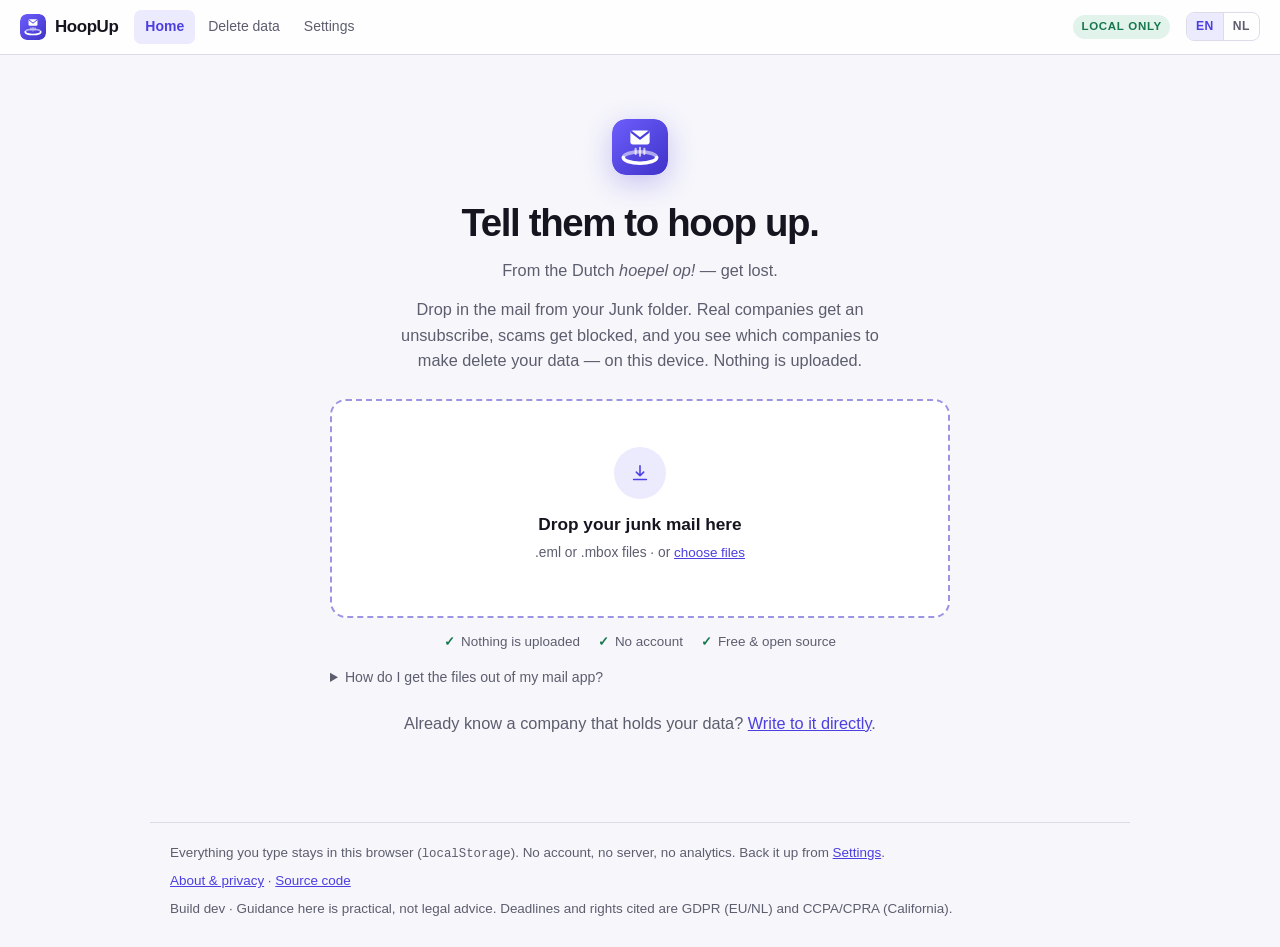
==== index.html @ 38200ce8 "Rename to HoopUp and prepare hoopup.tech on Cloudflare Pages HoopUp, from the Dutch "hoepel op!" (ge" ====
<!doctype html>
<html lang="en">
<head>
<meta charset="utf-8">
<meta name="viewport" content="width=device-width, initial-scale=1">
<title>HoopUp — tell them to hoop up</title>
<meta name="description" content="HoopUp — Dutch for &quot;get lost&quot;. Unsubscribe from real companies, block scams, and make companies delete your data under the GDPR. Free, and nothing ever leaves your browser.">
<link rel="canonical" href="https://hoopup.tech/">
<meta name="theme-color" content="#4c3fe0">
<meta property="og:type" content="website">
<meta property="og:title" content="HoopUp — tell them to hoop up">
<meta property="og:url" content="https://hoopup.tech/">
<meta property="og:description" content="Unsubscribe, block scams, and make companies delete your data. Nothing leaves your browser.">
<meta property="og:image" content="https://hoopup.tech/assets/img/og.png">
<meta name="twitter:card" content="summary_large_image">
<meta name="color-scheme" content="light dark">
<!--
  Every outbound click from this page (an unsubscribe link, a broker opt-out
  form) would otherwise send this page's URL as the Referer, telling that
  company you are running a deletion campaign against them. Suppress it
  globally rather than relying on remembering rel="noreferrer" every time.
-->
<meta name="referrer" content="no-referrer">
<!--
  The local-first promise, enforced by the browser rather than by our own discipline.
  connect-src names the only two hosts this app may ever talk to, so even a bug that
  injected script could not post your identity file to an arbitrary server.
  style-src allows 'unsafe-inline' because the views use inline style attributes;
  script-src does not, and there are no inline handlers or third-party scripts.
  (frame-ancestors is omitted: a <meta> CSP cannot carry it — it needs a real header.)
-->
<meta http-equiv="Content-Security-Policy" content="
  default-src 'self';
  script-src 'self';
  style-src 'self' 'unsafe-inline';
  img-src 'self' data:;
  connect-src 'self' https://haveibeenpwned.com https://api.pwnedpasswords.com;
  form-action 'none';
  base-uri 'none';
  object-src 'none'">
<link rel="stylesheet" href="assets/css/app.css">
<link rel="icon" href="assets/img/icon.svg" type="image/svg+xml">
<link rel="icon" href="assets/img/icon-192.png" sizes="192x192" type="image/png">
<link rel="apple-touch-icon" href="assets/img/apple-touch-icon.png">
<link rel="manifest" href="manifest.webmanifest">
</head>
<body>
<a class="skip" id="skip" href="#main">Skip to content</a>

<header class="topbar">
  <a class="brand" href="#/" aria-label="HoopUp — home">
    <img class="mark" src="assets/img/icon.svg" alt="" width="26" height="26">
    <span>HoopUp</span>
  </a>
  <nav id="nav" aria-label="Sections"></nav>
  <span class="local-badge" id="local-badge" title="No server, no account. Everything is stored in this browser only.">local only</span>
  <div class="lang" role="group" aria-label="Language">
    <button type="button" data-lang="en" aria-pressed="true">EN</button>
    <button type="button" data-lang="nl" aria-pressed="false">NL</button>
  </div>
</header>

<main id="main"></main>

<footer class="foot">
  <p id="foot-local">Everything you type stays in this browser (<code>localStorage</code>). No account, no server, no analytics.
  Back it up from <a href="#/profile">Settings</a>.</p>
  <p><a href="#/about" id="foot-about">About &amp; privacy</a> ·
  <a href="https://github.com/fransiewillem-design/Data-protection-" rel="noopener noreferrer" id="foot-source">Source code</a></p>
  <p class="muted"><span id="foot-build">Build</span> <span id="build" data-build="__BUILD__">dev</span> ·
  <span id="foot-legal">Guidance here is practical, not legal advice. Deadlines and rights cited are GDPR (EU/NL) and CCPA/CPRA (California).</span></p>
</footer>

<script type="module" src="src/app.js"></script>
</body>
</html>
---- assets/css/app.css ----
:root {
  --bg: #f6f6fb;
  --surface: #ffffff;
  --surface-2: #f0f0f7;
  --line: #dcdce8;
  --text: #15151f;
  --muted: #5c5e6e;
  --accent: #4c3fe0;
  --accent-2: #6d5efc;
  --accent-soft: #ecebfe;
  --ok: #17784e;
  --ok-soft: #e1f3ea;
  --warn: #8f5a00;
  --warn-soft: #fbf0db;
  --bad: #b3261e;
  --bad-soft: #fbe7e6;
  --radius: 12px;
  --shadow: 0 1px 2px rgba(21,21,40,.05), 0 6px 20px rgba(21,21,40,.05);
}
@media (prefers-color-scheme: dark) {
  :root {
    --bg: #0d0d14;
    --surface: #15151f;
    --surface-2: #1d1d2a;
    --line: #2b2b3b;
    --text: #ececf3;
    --muted: #9c9db0;
    --accent: #a59cff;
    --accent-2: #8b80ff;
    --accent-soft: #221f45;
    --ok: #57c28d;
    --ok-soft: #13281e;
    --warn: #e0ab5a;
    --warn-soft: #2b2415;
    --bad: #f2837a;
    --bad-soft: #2e1a19;
    --shadow: 0 1px 2px rgba(0,0,0,.45);
  }
}

* { box-sizing: border-box; }
body {
  margin: 0;
  background: var(--bg);
  color: var(--text);
  font: 15px/1.55 -apple-system, BlinkMacSystemFont, "Segoe UI", Inter, Roboto, sans-serif;
  -webkit-font-smoothing: antialiased;
  text-rendering: optimizeLegibility;
}
a { color: var(--accent); }
code, .mono { font-family: ui-monospace, SFMono-Regular, Menlo, Consolas, monospace; font-size: .92em; }
h1 { font-size: 1.5rem; margin: 0 0 .2rem; letter-spacing: -.02em; }
h2 { font-size: 1.1rem; margin: 0 0 .6rem; letter-spacing: -.01em; }
h3 { font-size: .95rem; margin: 0 0 .35rem; }
p { margin: 0 0 .7rem; }
.muted { color: var(--muted); }
.small { font-size: .86rem; }

.skip { position: absolute; left: -999px; }
.skip:focus { left: 8px; top: 8px; background: var(--surface); padding: 8px; z-index: 10; }

.topbar {
  display: flex; align-items: center; gap: 16px; flex-wrap: wrap;
  padding: 10px 20px; background: var(--surface);
  border-bottom: 1px solid var(--line); position: sticky; top: 0; z-index: 5;
}
.brand {
  font-weight: 720; font-size: 1.06rem; display: flex; align-items: center; gap: 9px;
  letter-spacing: -.025em; color: var(--text); text-decoration: none;
}
.mark { display: block; border-radius: 7px; }
#nav { display: flex; gap: 2px; flex-wrap: wrap; margin-right: auto; }
#nav a {
  padding: 6px 11px; border-radius: 7px; text-decoration: none;
  color: var(--muted); font-size: .9rem; font-weight: 500;
}
#nav a:hover { background: var(--surface-2); color: var(--text); }
#nav a.active { background: var(--accent-soft); color: var(--accent); }
.local-badge {
  font-size: .72rem; text-transform: uppercase; letter-spacing: .06em;
  color: var(--ok); background: var(--ok-soft); padding: 3px 8px; border-radius: 20px; font-weight: 600;
}

.lang { display: flex; border: 1px solid var(--line); border-radius: 8px; overflow: hidden; }
.lang button {
  border: 0; border-radius: 0; background: transparent; padding: 4px 9px; min-height: 0;
  font-size: .76rem; font-weight: 600; letter-spacing: .04em; color: var(--muted); box-shadow: none;
}
.lang button + button { border-left: 1px solid var(--line); }
.lang button[aria-pressed="true"] { background: var(--accent-soft); color: var(--accent); }

main { max-width: 980px; margin: 0 auto; padding: 24px 20px 60px; }
.head { margin-bottom: 20px; }
.head p { color: var(--muted); max-width: 66ch; }

.card {
  background: var(--surface); border: 1px solid var(--line);
  border-radius: var(--radius); padding: 16px; margin-bottom: 14px; box-shadow: var(--shadow);
}
.grid { display: grid; gap: 12px; }
.grid.cols-2 { grid-template-columns: repeat(auto-fit, minmax(240px, 1fr)); }
.grid.cols-4 { grid-template-columns: repeat(auto-fit, minmax(150px, 1fr)); }
.row { display: flex; gap: 8px; flex-wrap: wrap; align-items: center; }
.row.between { justify-content: space-between; }
.spacer { flex: 1; }

.stat { text-align: left; }
.stat .n { font-size: 1.9rem; font-weight: 640; letter-spacing: -.03em; line-height: 1.1; }
.stat .l { color: var(--muted); font-size: .84rem; }
.stat.bad .n { color: var(--bad); }
.stat.warn .n { color: var(--warn); }
.stat.ok .n { color: var(--ok); }

button, .btn {
  font: inherit; font-size: .88rem; font-weight: 500; cursor: pointer;
  background: var(--surface-2); color: var(--text);
  border: 1px solid var(--line); border-radius: 7px; padding: 7px 12px;
  text-decoration: none; display: inline-flex; align-items: center; gap: 6px;
}
button:hover, .btn:hover { border-color: var(--accent); color: var(--accent); }
button.primary, .btn.primary {
  background: var(--accent); border-color: var(--accent); color: #fff;
}
button.primary:hover, .btn.primary:hover { filter: brightness(1.08); color: #fff; }
button.danger { color: var(--bad); }
button.danger:hover { border-color: var(--bad); }
button:disabled { opacity: .5; cursor: not-allowed; }

input, select, textarea {
  font: inherit; width: 100%; padding: 8px 10px; color: var(--text);
  background: var(--bg); border: 1px solid var(--line); border-radius: 7px;
}
textarea { min-height: 120px; resize: vertical; line-height: 1.5; }
input:focus, select:focus, textarea:focus { outline: 2px solid var(--accent); outline-offset: -1px; border-color: transparent; }
label { display: block; font-size: .82rem; font-weight: 550; color: var(--muted); margin-bottom: 4px; }
.field { margin-bottom: 12px; }

.pill {
  display: inline-block; font-size: .74rem; font-weight: 600; padding: 2px 8px;
  border-radius: 20px; background: var(--surface-2); color: var(--muted); white-space: nowrap;
}
.pill.todo { background: var(--surface-2); color: var(--muted); }
.pill.sent { background: var(--accent-soft); color: var(--accent); }
.pill.ack { background: var(--accent-soft); color: var(--accent); }
.pill.done { background: var(--ok-soft); color: var(--ok); }
.pill.overdue { background: var(--bad-soft); color: var(--bad); }
.pill.refused { background: var(--bad-soft); color: var(--bad); }
.pill.escalated { background: var(--warn-soft); color: var(--warn); }
.pill.low { background: var(--warn-soft); color: var(--warn); }

.item {
  display: flex; gap: 12px; align-items: flex-start; flex-wrap: wrap;
  padding: 12px 0; border-bottom: 1px solid var(--line);
}
.item:last-child { border-bottom: 0; padding-bottom: 0; }
.item .body { flex: 1; min-width: 220px; }
.item .name { font-weight: 600; }
.item .meta { color: var(--muted); font-size: .84rem; }
.item .actions { display: flex; gap: 6px; flex-wrap: wrap; align-items: center; }

.notice { border-left: 3px solid var(--accent); background: var(--accent-soft); padding: 10px 14px; border-radius: 0 var(--radius) var(--radius) 0; margin-bottom: 14px; }
.notice.warn { border-color: var(--warn); background: var(--warn-soft); }
.notice.bad { border-color: var(--bad); background: var(--bad-soft); }
.notice p:last-child { margin-bottom: 0; }

table { width: 100%; border-collapse: collapse; font-size: .9rem; }
th, td { text-align: left; padding: 8px 10px; border-bottom: 1px solid var(--line); vertical-align: top; }
th { font-size: .78rem; text-transform: uppercase; letter-spacing: .05em; color: var(--muted); }

.letter {
  background: var(--bg); border: 1px solid var(--line); border-radius: var(--radius);
  padding: 16px; white-space: pre-wrap; font-family: ui-monospace, SFMono-Regular, Menlo, monospace;
  font-size: .84rem; line-height: 1.6; max-height: 60vh; overflow: auto;
}
.toast {
  position: fixed; bottom: 20px; left: 50%; transform: translateX(-50%);
  background: var(--text); color: var(--bg); padding: 9px 16px; border-radius: 20px;
  font-size: .86rem; z-index: 20; box-shadow: var(--shadow);
}
.foot { max-width: 980px; margin: 0 auto; padding: 20px; border-top: 1px solid var(--line); font-size: .84rem; color: var(--muted); }
.foot a { color: var(--accent); }

/* Delete data: grouped by how the user relates to each company */
.rel-pick { display: flex; align-items: center; gap: 6px; flex-wrap: wrap; margin-top: 4px; }
.rel-pick select { width: auto; padding: 3px 8px; font-size: .82rem; min-height: 0; }
.rel-group h2 { margin-bottom: 4px; }
.rel-none { border-left: 3px solid var(--bad); }
.rel-customer { border-left: 3px solid var(--ok); }

/* Delete data: what to send next, and the send queue */
.work-card hr { border: 0; border-top: 1px solid var(--line); margin: 16px 0; }
.work-row { display: flex; gap: 16px; justify-content: space-between; align-items: flex-start; flex-wrap: wrap; }
.work-row > div:first-child { flex: 1 1 340px; }
.work-row h2 { margin-bottom: 4px; }
.work-row p { margin: 0 0 8px; max-width: 60ch; }
.work-row .list { margin-top: 6px; }
.work-row .pick .btn, .work-row .pick button { margin-left: auto; }
.work-row .pick .btn + button { margin-left: 0; }
.count.bad { background: var(--bad-soft); color: var(--bad); }
.send-card { border-color: var(--accent); }
.send-card .meter { margin-top: 10px; background: var(--surface-2); }
.send-card .meter span { background: var(--accent); }
.print-letter .letter { max-height: none; }

@media (max-width: 560px) {
  .topbar { padding: 10px 14px; }
  main { padding: 18px 14px 48px; }
  .local-badge { display: none; }
  .lang { order: 1; margin-left: auto; }
  #nav { order: 2; width: 100%; }
}
@media print {
  .topbar, .foot, .no-print { display: none !important; }
  .letter { max-height: none; border: 0; padding: 0; font-family: Georgia, serif; font-size: 11pt; }
  .card { border: 0; box-shadow: none; padding: 0; }
  .print-letter { break-after: page; }
  .print-letter:last-child { break-after: auto; }
}

.drop {
  border: 2px dashed var(--line); border-radius: var(--radius);
  padding: 26px 16px; text-align: center; background: var(--bg);
  transition: border-color .15s, background .15s;
}
.drop.over { border-color: var(--accent); background: var(--accent-soft); }
.drop p { margin: 0 0 6px; }

/* ---- layout rhythm ------------------------------------------------- */
main { max-width: 820px; }
.head { margin-bottom: 26px; }
.head h1 { font-size: 1.65rem; font-weight: 640; }
.head p { color: var(--muted); max-width: 60ch; margin: 0; }
.card { padding: 20px; margin-bottom: 16px; }
.card h2 { font-size: 1rem; font-weight: 620; display: flex; align-items: center; gap: 8px; }

/* a count that reads as data, not decoration */
.count {
  font-size: .78rem; font-weight: 600; color: var(--muted);
  background: var(--surface-2); border-radius: 20px; padding: 1px 9px;
}

/* ---- stat bar ------------------------------------------------------ */
.statbar {
  display: flex; gap: 28px; flex-wrap: wrap;
  padding: 16px 20px; margin-bottom: 16px;
  background: var(--surface); border: 1px solid var(--line);
  border-radius: var(--radius); box-shadow: var(--shadow);
}
.statbar div { display: flex; flex-direction: column; gap: 1px; }
.statbar b { font-size: 1.45rem; font-weight: 640; letter-spacing: -.02em; line-height: 1.15; }
.statbar span { font-size: .8rem; color: var(--muted); }
.statbar .bad b { color: var(--bad); }

/* ---- selectable rows ----------------------------------------------- */
.list { border-top: 1px solid var(--line); }
.pick {
  display: flex; align-items: center; gap: 12px;
  padding: 9px 2px; border-bottom: 1px solid var(--line);
  cursor: pointer; margin: 0; font-size: .9rem; font-weight: 400; color: var(--text);
}
.pick:hover { background: var(--surface-2); }
.pick input { width: auto; flex: none; }
.pick-name { font-weight: 550; }
.pick-meta { color: var(--muted); font-size: .82rem; margin-left: auto; }

.link-btn {
  background: none; border: 0; padding: 0; color: var(--accent);
  font-size: .84rem; cursor: pointer; text-decoration: underline;
}
.link-btn:hover { filter: brightness(1.15); }

/* ---- nav ------------------------------------------------------------ */
#nav a { font-size: .875rem; }

@media (max-width: 620px) {
  .pick-meta { display: none; }
  .statbar { gap: 18px; padding: 14px 16px; }
}

.danger-card { border-color: var(--bad); box-shadow: 0 0 0 1px var(--bad-soft), var(--shadow); }
.danger-card h2 { color: var(--bad); }

.block-card { border-color: var(--accent); }
.block-facts { display: flex; gap: 18px; flex-wrap: wrap; margin: 14px 0 6px; color: var(--muted); }
.block-facts b { color: var(--text); font-size: 1.05rem; }
.block-card ol { padding-left: 20px; margin: 8px 0 12px; }
.block-card ol li { margin-bottom: 6px; }
.block-card code { background: var(--surface-2); padding: 1px 6px; border-radius: 4px; }
#block-panel .row { margin: 4px 0 12px; }

/* ===== Home ============================================================= */
.hero { text-align: center; max-width: 620px; margin: 28px auto 0; }
.hero h1 { font-size: 2.1rem; font-weight: 680; letter-spacing: -.03em; margin-bottom: 10px; }
.hero > p { color: var(--muted); font-size: 1.02rem; margin: 0 auto 26px; max-width: 54ch; }
.drop-hero {
  padding: 46px 20px; border-radius: 16px; background: var(--surface);
  border: 2px dashed color-mix(in srgb, var(--accent) 45%, var(--line));
}
.drop-hero:hover, .drop-hero.over { border-color: var(--accent); background: var(--accent-soft); }
.drop-icon {
  width: 52px; height: 52px; margin: 0 auto 12px; border-radius: 50%;
  display: grid; place-items: center; background: var(--accent-soft); color: var(--accent);
}
.drop-title { font-size: 1.08rem; font-weight: 620; margin-bottom: 4px !important; }
.howto { text-align: left; margin-top: 14px; }
.howto summary, .senders summary { cursor: pointer; color: var(--muted); font-size: .88rem; }
.howto ul { margin: 10px 0 0; }

.home-head { display: flex; justify-content: space-between; align-items: flex-end; gap: 16px; margin-bottom: 18px; }
.home-head h1 { font-size: 1.65rem; font-weight: 660; letter-spacing: -.02em; margin: 0; }
.home-head p { margin: 2px 0 0; font-size: .9rem; }
.back { display: inline-block; font-size: .85rem; margin-bottom: 8px; text-decoration: none; }

.actions { display: grid; grid-template-columns: repeat(2, minmax(0, 1fr)); gap: 14px; margin-bottom: 16px; }
.action {
  display: flex; flex-direction: column; gap: 6px;
  background: var(--surface); border: 1px solid var(--line); border-radius: 14px;
  padding: 18px 18px 16px; box-shadow: var(--shadow); min-height: 196px;
}
.action-head { display: flex; justify-content: space-between; align-items: center; margin-bottom: 4px; }
.action-icon {
  width: 38px; height: 38px; border-radius: 10px; display: grid; place-items: center;
  background: var(--accent-soft); color: var(--accent);
}
.action-n { font-size: 2rem; font-weight: 700; letter-spacing: -.04em; line-height: 1; }
.action h3 { font-size: 1.02rem; font-weight: 640; margin: 0; }
.action p { color: var(--muted); font-size: .88rem; margin: 0; flex: 1; }
.action-foot { display: flex; align-items: center; gap: 14px; margin-top: 10px; }
.action-foot .more { font-size: .84rem; color: var(--muted); }
.action.tone-bad .action-icon { background: var(--bad-soft); color: var(--bad); }
.action.tone-bad .action-n { color: var(--bad); }
.action.is-done { box-shadow: none; background: var(--bg); }
.action.is-done .action-icon { background: var(--ok-soft); color: var(--ok); }
.action.is-done .action-n { color: var(--ok); font-size: 1.6rem; }
.done-label { font-size: .86rem; font-weight: 600; color: var(--ok); }

.drop-compact {
  display: flex; align-items: center; gap: 10px; padding: 12px 16px; text-align: left;
  border-radius: 12px; margin: 6px 0 14px; color: var(--muted); font-size: .9rem;
}
.drop-compact svg { display: block; }
.senders { margin-top: 4px; }
.senders .list { margin-top: 10px; }
.panel { animation: rise .2s ease-out; }
@keyframes rise { from { opacity: 0; transform: translateY(6px); } to { opacity: 1; transform: none; } }

/* address health */
.addr { padding: 14px 0; border-top: 1px solid var(--line); }
.addr:first-of-type { border-top: 0; }
.addr-head { display: flex; justify-content: space-between; align-items: center; gap: 10px; margin-bottom: 8px; }
.addr-head .mono { font-weight: 600; }
.addr p { font-size: .9rem; margin: 10px 0 6px; }
.addr ol { padding-left: 20px; margin: 4px 0 0; }
.addr ol li { margin-bottom: 5px; }
.meter { height: 6px; border-radius: 6px; background: var(--ok-soft); overflow: hidden; }
.meter span { display: block; height: 100%; background: var(--bad); border-radius: 6px; }
.addr-ok .meter span { background: var(--warn); }

/* settings tools */
.tool-links { display: grid; gap: 8px; }
.tool-links a {
  display: flex; flex-direction: column; gap: 2px; padding: 12px 14px; border-radius: 10px;
  border: 1px solid var(--line); text-decoration: none; color: var(--text);
}
.tool-links a:hover { border-color: var(--accent); }
.tool-links span { font-size: .84rem; color: var(--muted); }

@media (max-width: 640px) {
  .actions { grid-template-columns: 1fr; }
  .action { min-height: 0; }
  .hero h1 { font-size: 1.7rem; }
}

/* ---- brand polish ------------------------------------------------------ */

.topbar { backdrop-filter: saturate(1.4) blur(10px); background: color-mix(in srgb, var(--surface) 88%, transparent); }
button.primary, .btn.primary {
  background: linear-gradient(180deg, var(--accent-2), var(--accent));
  border-color: var(--accent); font-weight: 600;
  box-shadow: 0 1px 2px rgba(40,30,160,.25), inset 0 1px 0 rgba(255,255,255,.14);
}
@media (prefers-color-scheme: dark) {
  button.primary, .btn.primary { color: #0d0d14; }
  button.primary:hover, .btn.primary:hover { color: #0d0d14; }
}
button, .btn { border-radius: 9px; transition: border-color .12s, color .12s, filter .12s; }
:focus-visible { outline: 2px solid var(--accent); outline-offset: 2px; border-radius: 6px; }
#nav a.active { font-weight: 600; }

.hero { margin-top: 40px; }
.hero-mark { display: block; margin: 0 auto 18px; border-radius: 14px; box-shadow: 0 8px 28px rgba(76,63,224,.28); }
.hero h1 { font-size: 2.4rem; font-weight: 760; letter-spacing: -.035em; }
.trust {
  list-style: none; padding: 0; margin: 14px 0 0; display: flex; justify-content: center;
  flex-wrap: wrap; gap: 6px 18px; font-size: .84rem; color: var(--muted);
}
.trust li::before { content: "✓"; color: var(--ok); font-weight: 700; margin-right: 6px; }
.action-icon { background: var(--accent-soft); color: var(--accent); }
.foot p { margin-bottom: .45rem; }
@media (max-width: 560px) {
  .hero { margin-top: 18px; }
  .hero h1 { font-size: 1.85rem; }
}
.tpl-select { width: auto; max-width: 100%; }
.legal-title { font-size: 1.25rem; margin: 30px 0 4px; }
.legal ul { padding-left: 20px; margin: 0; }
.legal li { margin-bottom: 6px; }
.legal p:last-child { margin-bottom: 0; }
.hero-eyebrow { margin: -4px auto 14px !important; font-size: .9rem; color: var(--muted); }
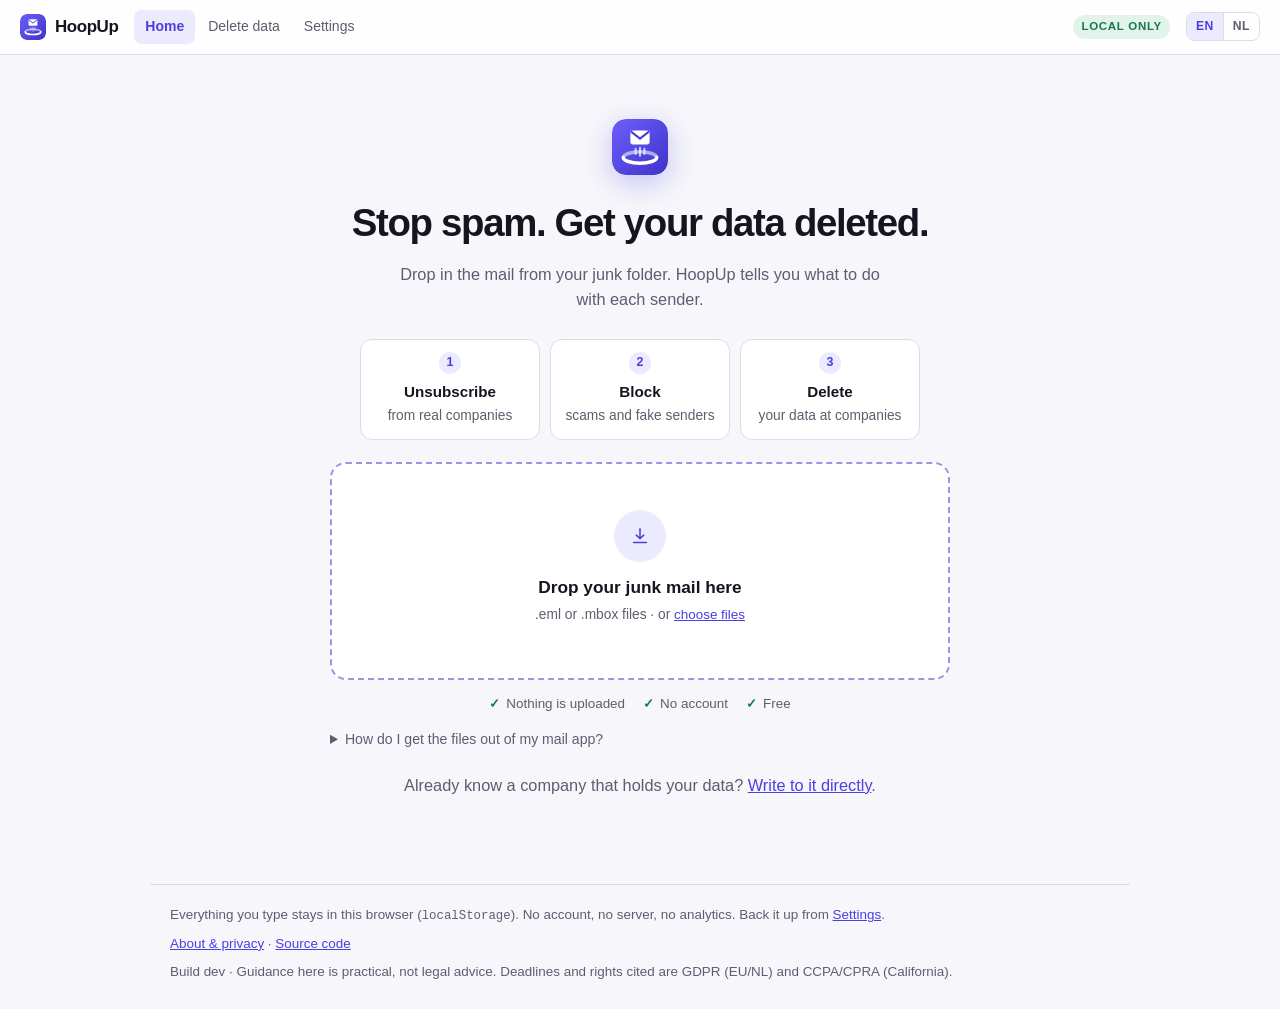
==== commit 71d84dc9: "Plain front page: say what HoopUp does, not what the name means Headline "Stop spam. Get your data d" ====
--- a/index.html
+++ b/index.html
@@ -3,14 +3,14 @@
 <head>
 <meta charset="utf-8">
 <meta name="viewport" content="width=device-width, initial-scale=1">
-<title>HoopUp — tell them to hoop up</title>
-<meta name="description" content="HoopUp — Dutch for &quot;get lost&quot;. Unsubscribe from real companies, block scams, and make companies delete your data under the GDPR. Free, and nothing ever leaves your browser.">
+<title>HoopUp — stop spam, get your data deleted</title>
+<meta name="description" content="Unsubscribe from real companies, block scams, and get companies to delete your data. Free, and nothing ever leaves your browser.">
 <link rel="canonical" href="https://hoopup.tech/">
 <meta name="theme-color" content="#4c3fe0">
 <meta property="og:type" content="website">
-<meta property="og:title" content="HoopUp — tell them to hoop up">
+<meta property="og:title" content="HoopUp — stop spam, get your data deleted">
 <meta property="og:url" content="https://hoopup.tech/">
-<meta property="og:description" content="Unsubscribe, block scams, and make companies delete your data. Nothing leaves your browser.">
+<meta property="og:description" content="Unsubscribe, block scams, and get companies to delete your data. Nothing leaves your browser.">
 <meta property="og:image" content="https://hoopup.tech/assets/img/og.png">
 <meta name="twitter:card" content="summary_large_image">
 <meta name="color-scheme" content="light dark">
--- a/assets/css/app.css
+++ b/assets/css/app.css
@@ -407,3 +407,18 @@
 .legal li { margin-bottom: 6px; }
 .legal p:last-child { margin-bottom: 0; }
 .hero-eyebrow { margin: -4px auto 14px !important; font-size: .9rem; color: var(--muted); }
+.steps {
+  list-style: none; counter-reset: step; padding: 0; margin: 0 auto 22px; max-width: 560px;
+  display: grid; grid-template-columns: repeat(3, 1fr); gap: 10px;
+}
+.steps li {
+  counter-increment: step; display: flex; flex-direction: column; gap: 2px; align-items: center;
+  background: var(--surface); border: 1px solid var(--line); border-radius: var(--radius); padding: 12px 8px;
+  font-size: .86rem; color: var(--muted);
+}
+.steps li::before {
+  content: counter(step); width: 22px; height: 22px; border-radius: 50%; display: grid; place-items: center;
+  background: var(--accent-soft); color: var(--accent); font-weight: 700; font-size: .78rem; margin-bottom: 4px;
+}
+.steps b { color: var(--text); font-size: .95rem; }
+@media (max-width: 560px) { .steps { grid-template-columns: 1fr; } .steps li { flex-direction: row; gap: 6px; justify-content: flex-start; } .steps li::before { margin: 0 4px 0 0; } }
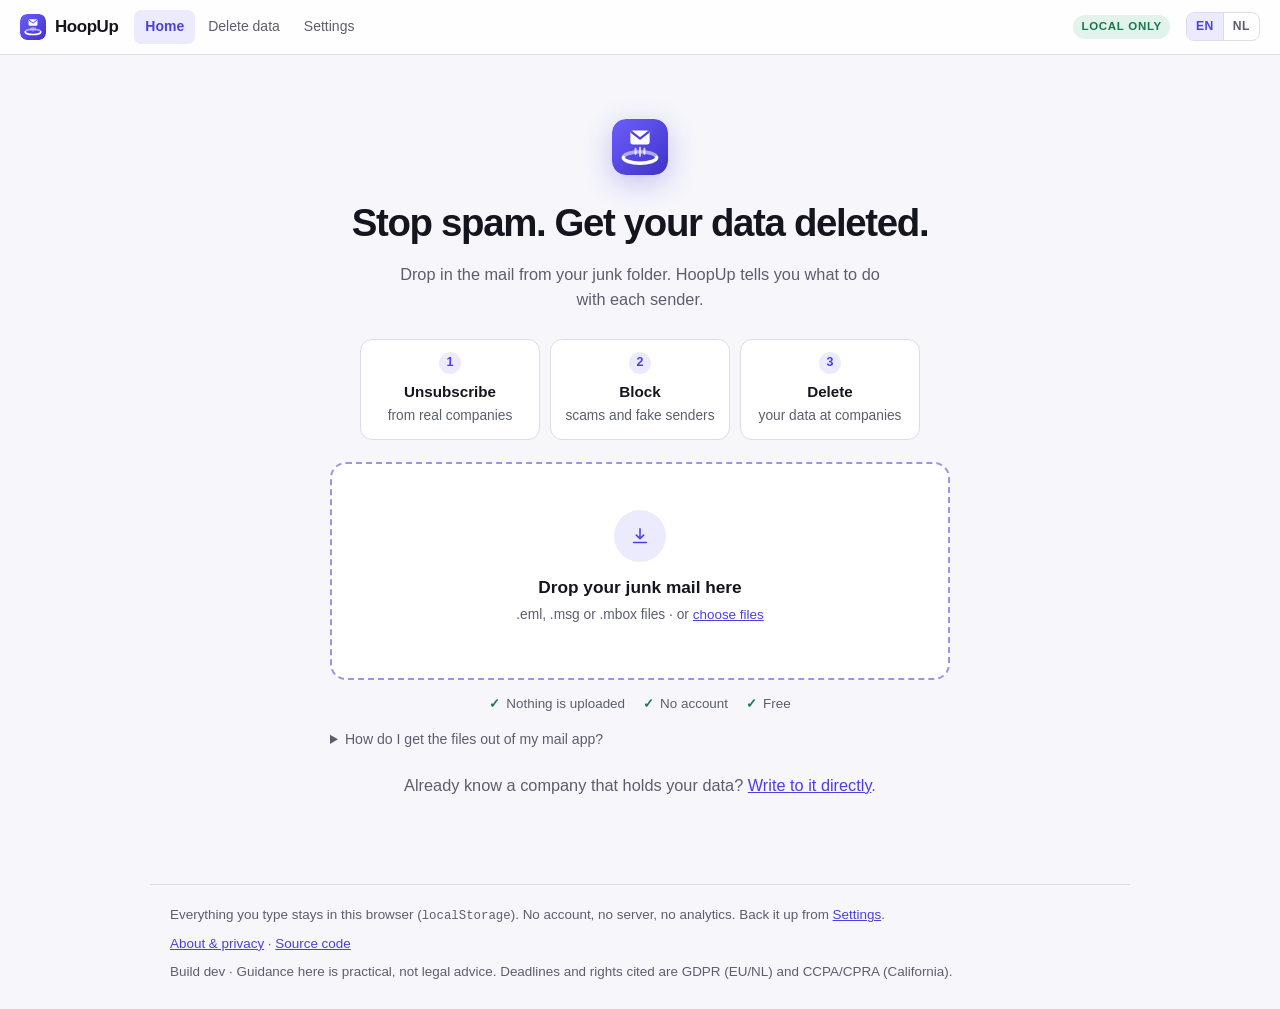
==== commit 2f6780e2: "Full review: personal accounts, Outlook .msg, large exports, honest copy Found by walking through ev" ====
--- a/index.html
+++ b/index.html
@@ -3,14 +3,14 @@
 <head>
 <meta charset="utf-8">
 <meta name="viewport" content="width=device-width, initial-scale=1">
-<title>HoopUp — stop spam, get your data deleted</title>
-<meta name="description" content="Unsubscribe from real companies, block scams, and get companies to delete your data. Free, and nothing ever leaves your browser.">
+<title>HoopUp: stop spam, get your data deleted</title>
+<meta name="description" content="Unsubscribe from real companies, block scams, and get companies to delete your data. Free, and your mail never leaves your browser.">
 <link rel="canonical" href="https://hoopup.tech/">
 <meta name="theme-color" content="#4c3fe0">
 <meta property="og:type" content="website">
-<meta property="og:title" content="HoopUp — stop spam, get your data deleted">
+<meta property="og:title" content="HoopUp: stop spam, get your data deleted">
 <meta property="og:url" content="https://hoopup.tech/">
-<meta property="og:description" content="Unsubscribe, block scams, and get companies to delete your data. Nothing leaves your browser.">
+<meta property="og:description" content="Unsubscribe, block scams, and get companies to delete your data. Your mail never leaves your browser.">
 <meta property="og:image" content="https://hoopup.tech/assets/img/og.png">
 <meta name="twitter:card" content="summary_large_image">
 <meta name="color-scheme" content="light dark">
@@ -27,7 +27,7 @@
   injected script could not post your identity file to an arbitrary server.
   style-src allows 'unsafe-inline' because the views use inline style attributes;
   script-src does not, and there are no inline handlers or third-party scripts.
-  (frame-ancestors is omitted: a <meta> CSP cannot carry it — it needs a real header.)
+  (frame-ancestors is omitted: a <meta> CSP cannot carry it; it needs a real header.)
 -->
 <meta http-equiv="Content-Security-Policy" content="
   default-src 'self';
@@ -48,7 +48,7 @@
 <a class="skip" id="skip" href="#main">Skip to content</a>
 
 <header class="topbar">
-  <a class="brand" href="#/" aria-label="HoopUp — home">
+  <a class="brand" href="#/" aria-label="HoopUp home">
     <img class="mark" src="assets/img/icon.svg" alt="" width="26" height="26">
     <span>HoopUp</span>
   </a>
--- a/assets/css/app.css
+++ b/assets/css/app.css
@@ -254,13 +254,15 @@
 /* ---- selectable rows ----------------------------------------------- */
 .list { border-top: 1px solid var(--line); }
 .pick {
-  display: flex; align-items: center; gap: 12px;
+  display: flex; align-items: center; gap: 12px; flex-wrap: wrap;
   padding: 9px 2px; border-bottom: 1px solid var(--line);
   cursor: pointer; margin: 0; font-size: .9rem; font-weight: 400; color: var(--text);
 }
 .pick:hover { background: var(--surface-2); }
 .pick input { width: auto; flex: none; }
-.pick-name { font-weight: 550; }
+.pick-name { font-weight: 550; min-width: 0; overflow-wrap: anywhere; }
+/* Long reasons ("rated high-confidence spam by your mail provider") wrap on narrow phones. */
+.pick .pill { white-space: normal; max-width: 100%; }
 .pick-meta { color: var(--muted); font-size: .82rem; margin-left: auto; }
 
 .link-btn {
@@ -422,3 +424,6 @@
 }
 .steps b { color: var(--text); font-size: .95rem; }
 @media (max-width: 560px) { .steps { grid-template-columns: 1fr; } .steps li { flex-direction: row; gap: 6px; justify-content: flex-start; } .steps li::before { margin: 0 4px 0 0; } }
+.aka { display: block; font-weight: 400; font-size: .8rem; color: var(--muted); }
+.block-done { display: flex; align-items: center; gap: 12px; flex-wrap: wrap; margin-top: 16px; padding-top: 14px; border-top: 1px solid var(--line); }
+.block-done .small { flex: 1 1 220px; }
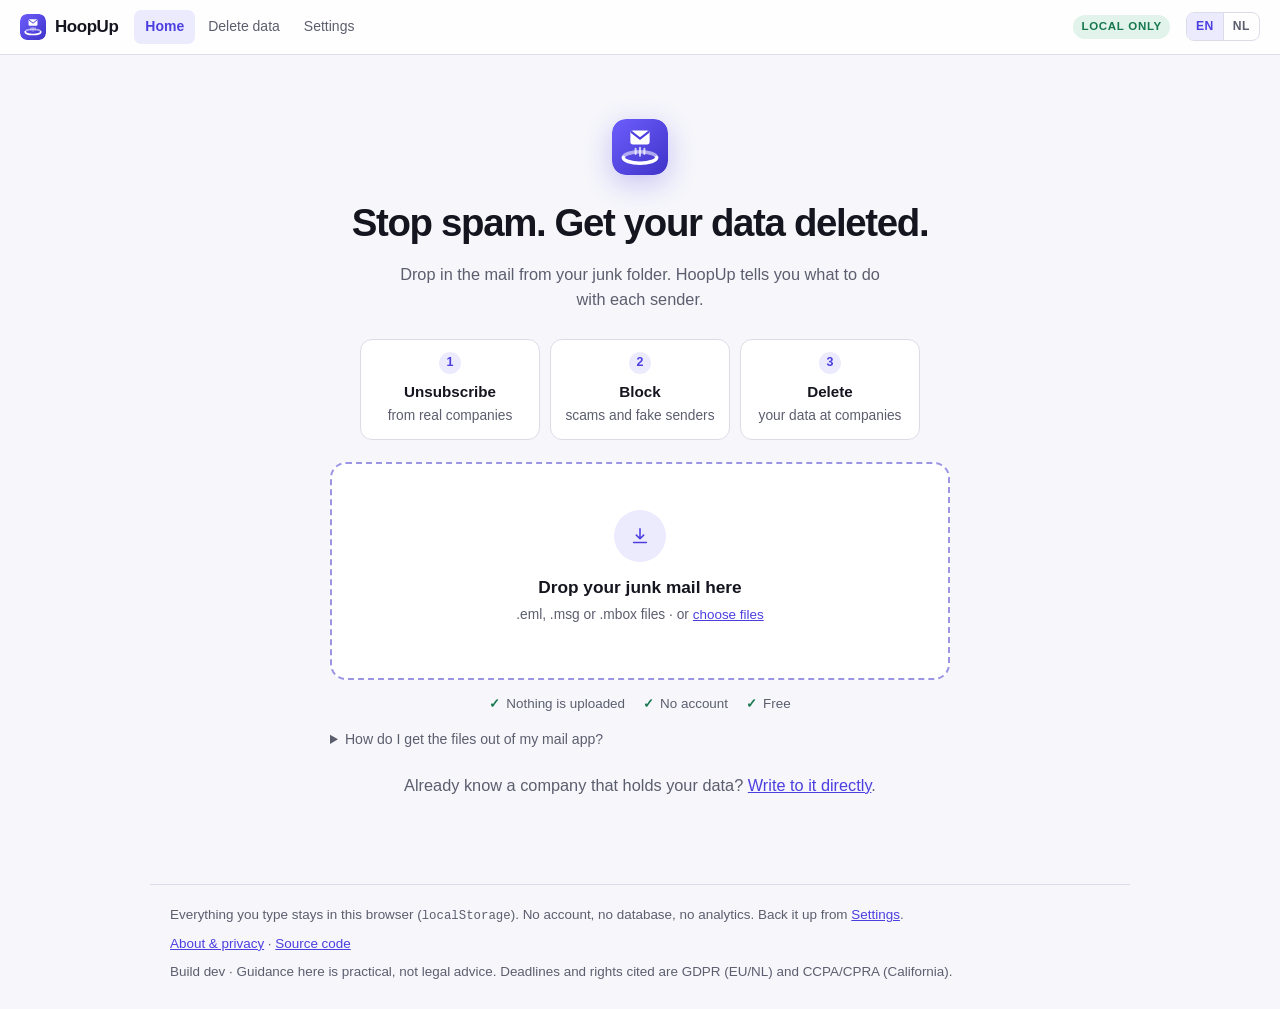
==== commit ae538305: "Look up privacy addresses on the companies' own privacy statements A Cloudflare Pages Function, func" ====
--- a/index.html
+++ b/index.html
@@ -63,7 +63,7 @@
 <main id="main"></main>
 
 <footer class="foot">
-  <p id="foot-local">Everything you type stays in this browser (<code>localStorage</code>). No account, no server, no analytics.
+  <p id="foot-local">Everything you type stays in this browser (<code>localStorage</code>). No account, no database, no analytics.
   Back it up from <a href="#/profile">Settings</a>.</p>
   <p><a href="#/about" id="foot-about">About &amp; privacy</a> ·
   <a href="https://github.com/fransiewillem-design/Data-protection-" rel="noopener noreferrer" id="foot-source">Source code</a></p>
--- a/assets/css/app.css
+++ b/assets/css/app.css
@@ -349,8 +349,8 @@
 /* address health */
 .addr { padding: 14px 0; border-top: 1px solid var(--line); }
 .addr:first-of-type { border-top: 0; }
-.addr-head { display: flex; justify-content: space-between; align-items: center; gap: 10px; margin-bottom: 8px; }
-.addr-head .mono { font-weight: 600; }
+.addr-head { display: flex; justify-content: space-between; align-items: center; gap: 6px 10px; margin-bottom: 8px; flex-wrap: wrap; }
+.addr-head .mono { font-weight: 600; min-width: 0; overflow-wrap: anywhere; }
 .addr p { font-size: .9rem; margin: 10px 0 6px; }
 .addr ol { padding-left: 20px; margin: 4px 0 0; }
 .addr ol li { margin-bottom: 5px; }
@@ -427,3 +427,20 @@
 .aka { display: block; font-weight: 400; font-size: .8rem; color: var(--muted); }
 .block-done { display: flex; align-items: center; gap: 12px; flex-wrap: wrap; margin-top: 16px; padding-top: 14px; border-top: 1px solid var(--line); }
 .block-done .small { flex: 1 1 220px; }
+
+/* ===== Copy chips & the address move plan ============================== */
+.copy-chips { display: flex; flex-wrap: wrap; gap: 6px; margin: 8px 0; }
+.copy-chip { font: 500 .82rem/1.25 inherit; padding: 5px 10px; border-radius: 6px; background: var(--surface-2);
+  border: 1px solid var(--line); color: var(--text); cursor: pointer; overflow-wrap: anywhere; text-align: left; }
+.copy-chip:hover { border-color: var(--accent); }
+.copy-chip.copied { border-color: var(--ok); color: var(--muted); }
+.copy-chip.copied::after { content: ' ✓'; color: var(--ok); }
+.move-steps { list-style: none; padding: 0; margin: 12px 0; counter-reset: step; }
+.move-steps > li { counter-increment: step; border-top: 1px solid var(--line); padding: 10px 0; }
+.move-head { display: flex; align-items: flex-start; gap: 10px; cursor: pointer; margin: 0; font-size: .95rem; color: var(--text); text-transform: none; letter-spacing: normal; font-weight: 400; }
+.move-head input { width: auto; flex: none; margin-top: 3px; }
+.move-head b::before { content: counter(step) '. '; color: var(--muted); font-weight: 600; }
+.move-body { margin: 4px 0 0 28px; color: var(--text); }
+.move-body ul, .move-body ol { padding-left: 18px; margin: 6px 0; }
+.move-steps > li.is-done .move-head b { color: var(--muted); text-decoration: line-through; text-decoration-color: var(--line); }
+.move-steps > li.is-done .move-body { display: none; }
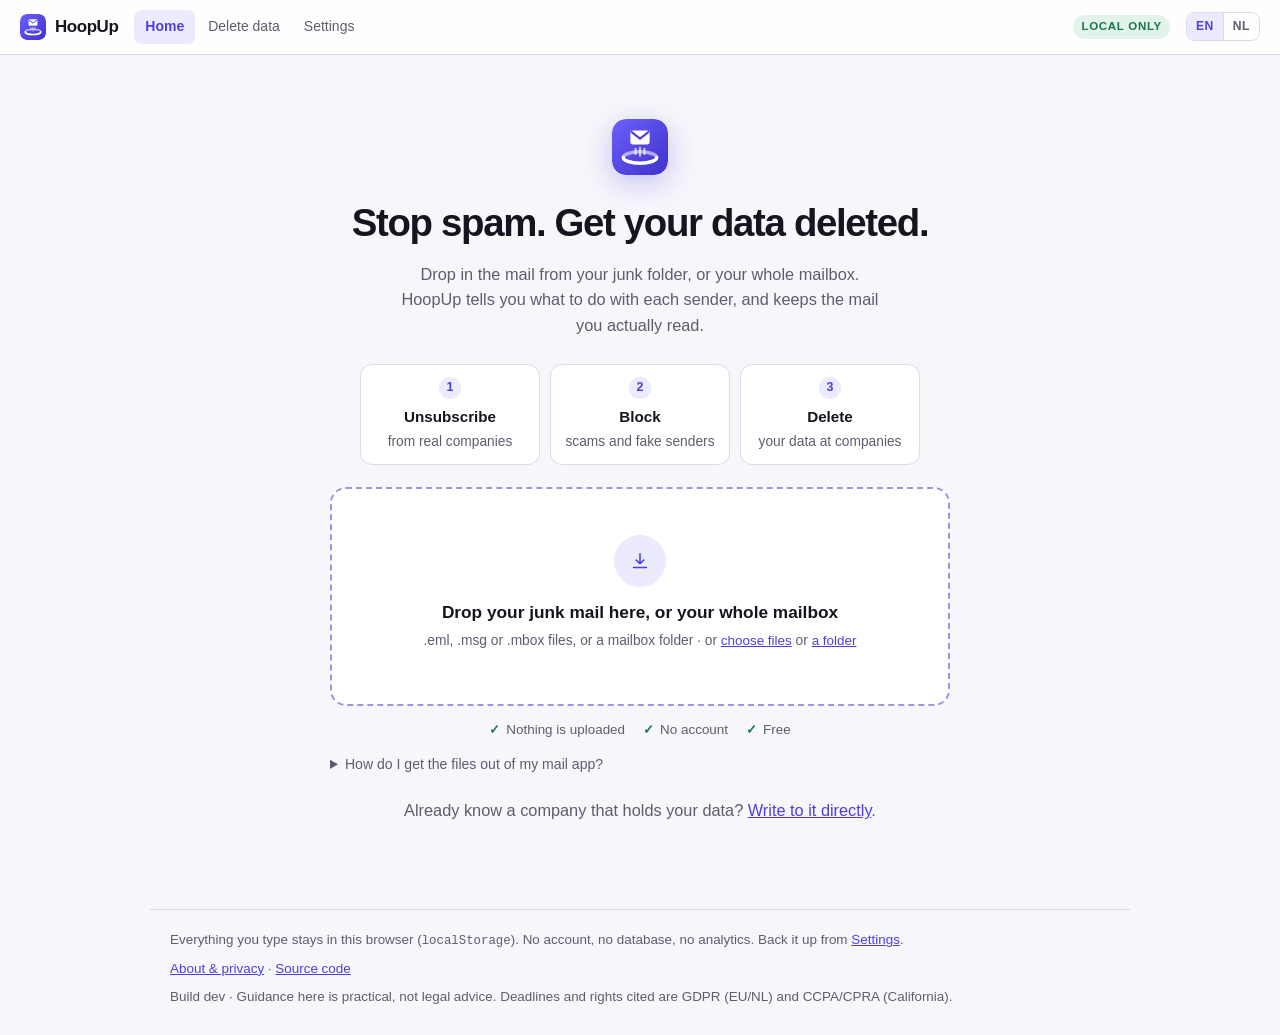
==== commit 5ab032c4: "Default language: the system's, if English or Dutch; otherwise Dutch On a first visit the interface " ====
--- a/index.html
+++ b/index.html
@@ -1,9 +1,9 @@
 <!doctype html>
-<html lang="en">
+<html lang="nl">
 <head>
 <meta charset="utf-8">
 <meta name="viewport" content="width=device-width, initial-scale=1">
-<title>HoopUp: stop spam, get your data deleted</title>
+<title>HoopUp: stop spam, laat je gegevens wissen</title>
 <meta name="description" content="Unsubscribe from real companies, block scams, and get companies to delete your data. Free, and your mail never leaves your browser.">
 <link rel="canonical" href="https://hoopup.tech/">
 <meta name="theme-color" content="#4c3fe0">
@@ -34,7 +34,7 @@
   script-src 'self';
   style-src 'self' 'unsafe-inline';
   img-src 'self' data:;
-  connect-src 'self' https://haveibeenpwned.com https://api.pwnedpasswords.com;
+  connect-src 'self' https://haveibeenpwned.com https://api.pwnedpasswords.com https://login.microsoftonline.com https://graph.microsoft.com;
   form-action 'none';
   base-uri 'none';
   object-src 'none'">
@@ -45,7 +45,7 @@
 <link rel="manifest" href="manifest.webmanifest">
 </head>
 <body>
-<a class="skip" id="skip" href="#main">Skip to content</a>
+<a class="skip" id="skip" href="#main">Naar de inhoud</a>
 
 <header class="topbar">
   <a class="brand" href="#/" aria-label="HoopUp home">
@@ -53,22 +53,22 @@
     <span>HoopUp</span>
   </a>
   <nav id="nav" aria-label="Sections"></nav>
-  <span class="local-badge" id="local-badge" title="No server, no account. Everything is stored in this browser only.">local only</span>
-  <div class="lang" role="group" aria-label="Language">
-    <button type="button" data-lang="en" aria-pressed="true">EN</button>
-    <button type="button" data-lang="nl" aria-pressed="false">NL</button>
+  <span class="local-badge" id="local-badge" title="Geen server, geen account. Alles staat alleen in deze browser.">alleen lokaal</span>
+  <div class="lang" role="group" aria-label="Taal">
+    <button type="button" data-lang="en" aria-pressed="false">EN</button>
+    <button type="button" data-lang="nl" aria-pressed="true">NL</button>
   </div>
 </header>
 
 <main id="main"></main>
 
 <footer class="foot">
-  <p id="foot-local">Everything you type stays in this browser (<code>localStorage</code>). No account, no database, no analytics.
-  Back it up from <a href="#/profile">Settings</a>.</p>
-  <p><a href="#/about" id="foot-about">About &amp; privacy</a> ·
-  <a href="https://github.com/fransiewillem-design/Data-protection-" rel="noopener noreferrer" id="foot-source">Source code</a></p>
-  <p class="muted"><span id="foot-build">Build</span> <span id="build" data-build="__BUILD__">dev</span> ·
-  <span id="foot-legal">Guidance here is practical, not legal advice. Deadlines and rights cited are GDPR (EU/NL) and CCPA/CPRA (California).</span></p>
+  <p id="foot-local">Alles wat je invult blijft in deze browser (<code>localStorage</code>). Geen account, geen database, geen analytics.
+  Maak een back-up via <a href="#/profile">Instellingen</a>.</p>
+  <p><a href="#/about" id="foot-about">Over &amp; privacy</a> ·
+  <a href="https://github.com/fransiewillem-design/Data-protection-" rel="noopener noreferrer" id="foot-source">Broncode</a></p>
+  <p class="muted"><span id="foot-build">Versie</span> <span id="build" data-build="__BUILD__">dev</span> ·
+  <span id="foot-legal">De uitleg hier is praktisch, geen juridisch advies. Genoemde termijnen en rechten komen uit de AVG (EU/NL) en de CCPA/CPRA (Californië).</span></p>
 </footer>
 
 <script type="module" src="src/app.js"></script>
--- a/assets/css/app.css
+++ b/assets/css/app.css
@@ -444,3 +444,11 @@
 .move-body ul, .move-body ol { padding-left: 18px; margin: 6px 0; }
 .move-steps > li.is-done .move-head b { color: var(--muted); text-decoration: line-through; text-decoration-color: var(--line); }
 .move-steps > li.is-done .move-body { display: none; }
+
+/* The computer and mail-app choice wraps under the title on a phone. */
+.block-pick { flex-wrap: wrap; justify-content: flex-end; }
+.block-pick select { max-width: 100%; }
+@media (max-width: 560px) {
+  .block-pick { justify-content: stretch; width: 100%; }
+  .block-pick select { flex: 1 1 100%; }
+}
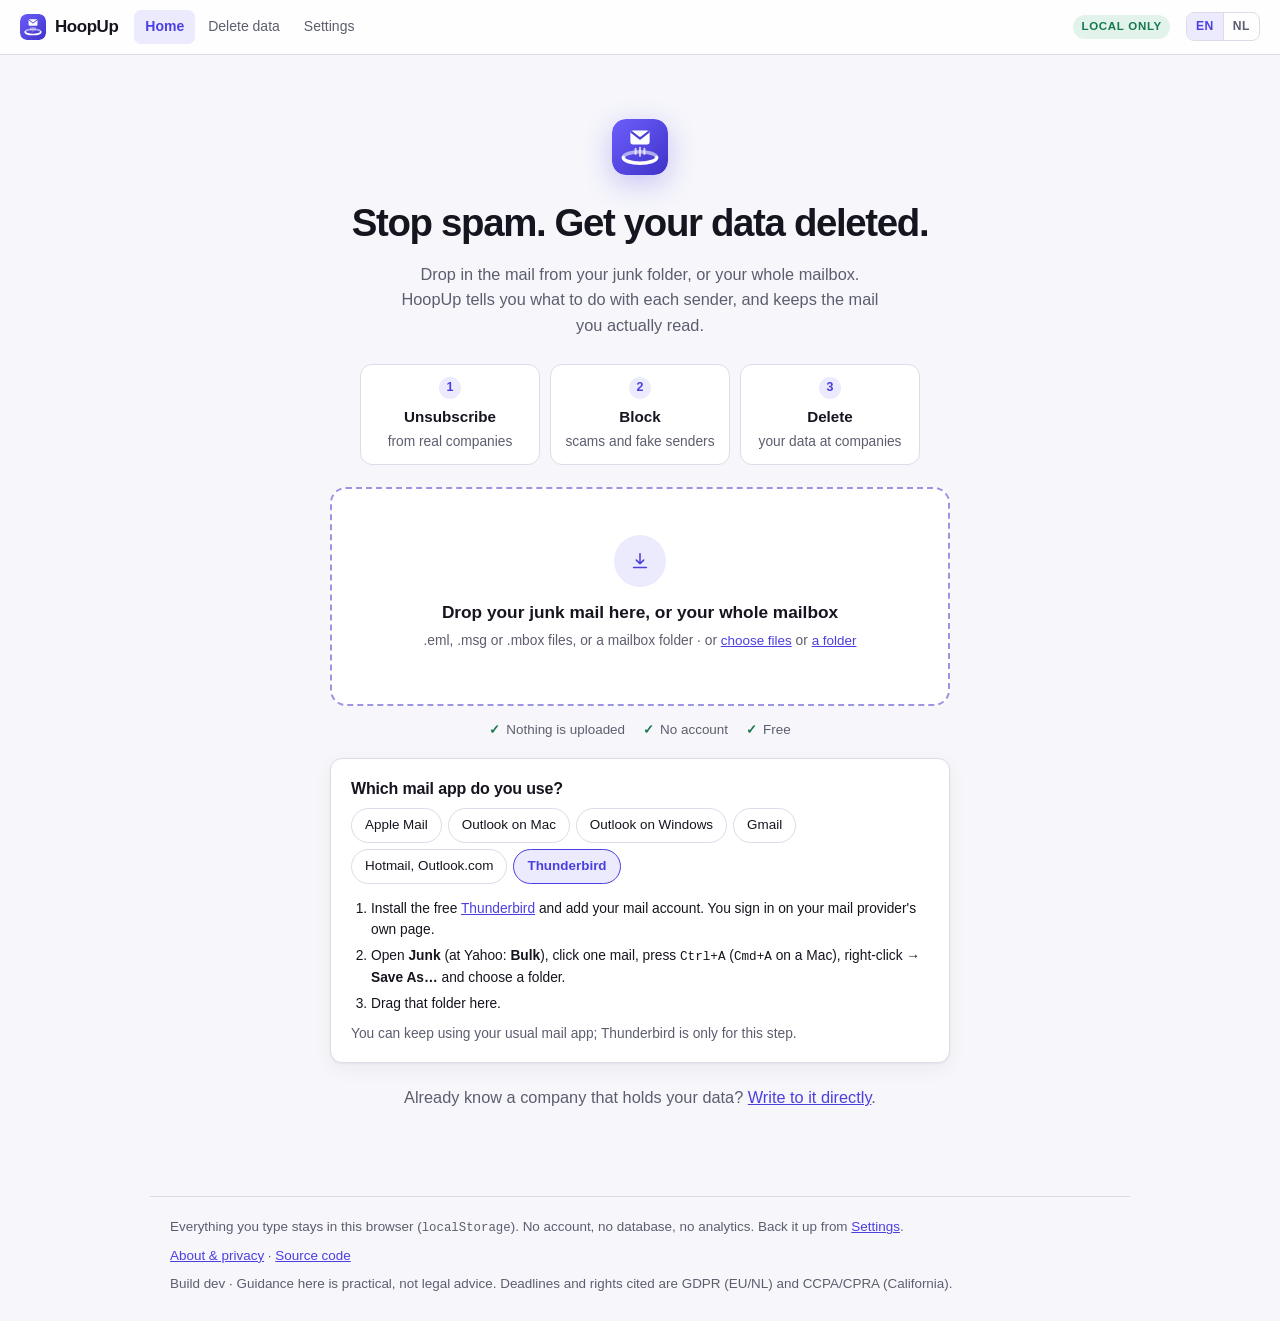
==== commit a0678e8b: "Final check: harden block scripts and Microsoft read, Dutch script messages - Block list: a reply ho" ====
--- a/index.html
+++ b/index.html
@@ -23,7 +23,8 @@
 <meta name="referrer" content="no-referrer">
 <!--
   The local-first promise, enforced by the browser rather than by our own discipline.
-  connect-src names the only two hosts this app may ever talk to, so even a bug that
+  connect-src names the only hosts this app may ever talk to (itself, the two breach
+  services and Microsoft's sign-in and mail API), so even a bug that
   injected script could not post your identity file to an arbitrary server.
   style-src allows 'unsafe-inline' because the views use inline style attributes;
   script-src does not, and there are no inline handlers or third-party scripts.
--- a/assets/css/app.css
+++ b/assets/css/app.css
@@ -452,3 +452,95 @@
   .block-pick { justify-content: stretch; width: 100%; }
   .block-pick select { flex: 1 1 100%; }
 }
+
+/* ===== Easier to follow ================================================ */
+
+/* Getting mail out of a mail app: one app at a time. */
+.howto-card {
+  text-align: left; margin-top: 18px; padding: 18px 20px;
+  background: var(--surface); border: 1px solid var(--line); border-radius: var(--radius); box-shadow: var(--shadow);
+}
+.howto-card h2 { font-size: 1rem; margin-bottom: 6px; }
+.howto-card > p.small { margin-bottom: 12px; }
+.seg { display: flex; flex-wrap: wrap; gap: 6px; margin: 0 0 14px; }
+.seg button { border-radius: 20px; padding: 6px 13px; font-size: .84rem; background: var(--surface); }
+.seg button[aria-selected="true"] { background: var(--accent-soft); border-color: var(--accent); color: var(--accent); font-weight: 600; }
+.howto-panel ol { margin: 0 0 8px; padding-left: 20px; }
+.howto-panel li { margin-bottom: 5px; }
+.howto-panel p:last-child { margin-bottom: 0; }
+.howto-cols { display: grid; grid-template-columns: repeat(auto-fit, minmax(230px, 1fr)); gap: 6px 22px; }
+.howto-cols h3 { font-size: .86rem; margin: 0 0 6px; }
+
+/* Home: the one task to do next, and how far along the user is. */
+.action.is-next { border-color: var(--accent); box-shadow: 0 0 0 1px var(--accent), 0 8px 24px rgba(76, 63, 224, .12); }
+.next-tag {
+  align-self: flex-start; font-size: .72rem; font-weight: 700; letter-spacing: .05em; text-transform: uppercase;
+  color: var(--accent); background: var(--accent-soft); padding: 2px 8px; border-radius: 20px; margin-bottom: 2px;
+}
+.home-head { align-items: center; flex-wrap: wrap; }
+.progress { display: flex; flex-direction: column; align-items: flex-end; gap: 6px; font-size: .84rem; color: var(--muted); font-weight: 600; }
+.progress-bar { display: block; width: 160px; height: 6px; border-radius: 6px; background: var(--surface-2); overflow: hidden; }
+.progress-bar span { display: block; height: 100%; border-radius: 6px; background: var(--accent); transition: width .3s; }
+
+/* The letter page: open, send, mark as sent. */
+.send-steps { list-style: none; counter-reset: send; padding: 0; margin: 16px 0 0; }
+.send-steps > li {
+  counter-increment: send; position: relative; padding: 12px 0 12px 40px; margin: 0;
+  border-top: 1px solid var(--line); font-size: .92rem;
+}
+.send-steps > li::before {
+  content: counter(send); position: absolute; left: 0; top: 11px;
+  width: 26px; height: 26px; border-radius: 50%; display: grid; place-items: center;
+  background: var(--accent-soft); color: var(--accent); font-weight: 700; font-size: .82rem;
+}
+.send-steps .row { margin-top: 10px; }
+.send-steps > li:last-child { padding-bottom: 0; }
+
+/* The letter itself reads like a mail, not like code. */
+.letter { font-family: inherit; font-size: .92rem; line-height: 1.65; padding: 20px 22px; }
+.letter.code { font-family: ui-monospace, SFMono-Regular, Menlo, monospace; font-size: .84rem; }
+
+/* Shortcuts to the sections of a long page. */
+.jump { display: flex; flex-wrap: wrap; gap: 6px; margin: -6px 0 18px; }
+.jump-chip { border-radius: 20px; padding: 5px 12px; font-size: .84rem; background: var(--surface); }
+.jump-chip .count { padding: 0 7px; }
+[id^="sec-"] { scroll-margin-top: 80px; }
+
+/* Messages long enough to read as a box, not a stretched pill. */
+.toast {
+  width: max-content; max-width: min(540px, calc(100vw - 32px)); text-align: left;
+  border-radius: 12px; padding: 12px 16px; line-height: 1.5; box-shadow: 0 8px 28px rgba(0, 0, 0, .22);
+}
+
+/* Fingers need bigger targets than a mouse. */
+@media (pointer: coarse) {
+  button, .btn { min-height: 44px; }
+  .lang button { min-height: 34px; }
+  .seg button, .jump-chip { min-height: 38px; }
+}
+@media (max-width: 560px) {
+  input, select, textarea { font-size: 16px; }
+  .home-head { align-items: flex-start; }
+  .progress { align-items: flex-start; }
+  [id^="sec-"] { scroll-margin-top: 112px; }
+  .send-steps > li { padding-left: 36px; }
+}
+
+/* The same help, folded away under the drop zone once mail is in. */
+.howto-more { margin: -4px 0 14px; }
+.howto-more summary { cursor: pointer; color: var(--muted); font-size: .88rem; }
+.howto-card.howto-inline { margin-top: 10px; }
+
+/* Hotmail and Outlook.com without files. */
+.ms-read-hero {
+  margin-top: 14px; text-align: left; padding: 16px 18px;
+  background: var(--surface); border: 1px solid var(--line); border-radius: var(--radius); box-shadow: var(--shadow);
+}
+.ms-read p { margin-bottom: 6px; }
+.ms-read .row { margin-top: 10px; }
+.howto-panel .ms-read { margin-bottom: 8px; }
+.ms-private ul { margin: 4px 0 0; padding-left: 18px; }
+.ms-private li { margin-bottom: 3px; }
+.ms-private p { margin: 6px 0 0; }
+/* Nothing to add in this app, so nothing to confirm. */
+#block-panel:has(.no-rules) + .block-done { display: none; }
